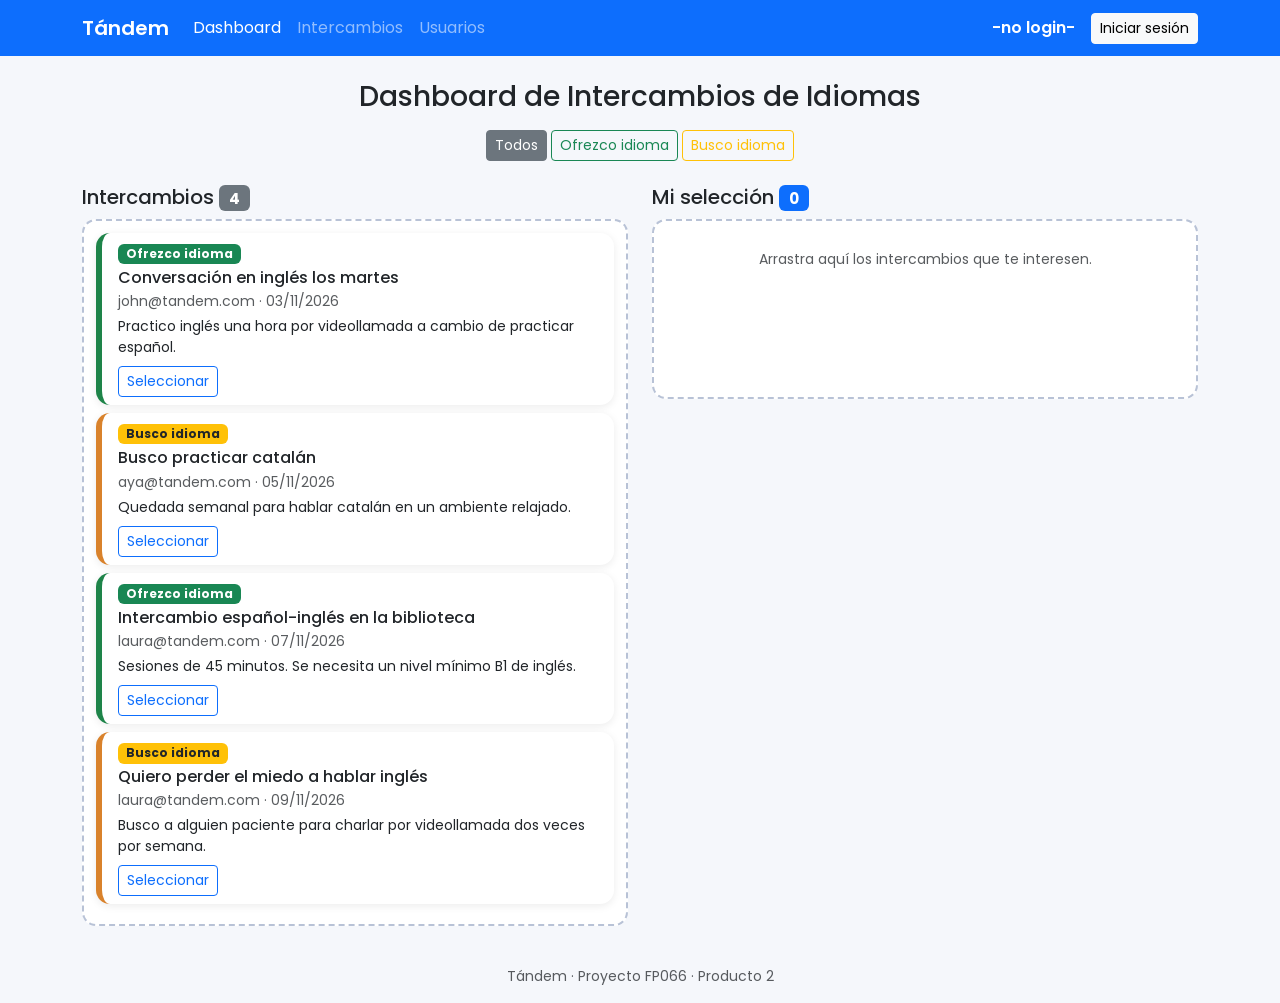
==== src/pages/index.html @ 8327f988 "Añade Dashboard con drag and drop e IndexedDB" ====
<!DOCTYPE html>
<html lang="es">
<head>
  <meta charset="UTF-8">
  <meta name="viewport" content="width=device-width, initial-scale=1">
  <title>Tándem – Dashboard</title>
  <link rel="stylesheet"
        href="https://cdn.jsdelivr.net/npm/bootstrap@5.3.3/dist/css/bootstrap.min.css">
  <link rel="preconnect" href="https://fonts.googleapis.com">
  <link rel="stylesheet"
        href="https://fonts.googleapis.com/css2?family=Poppins:wght@400;600&display=swap">
  <link rel="stylesheet" href="../css/styles.css">
</head>
<body>
  <nav class="navbar navbar-expand-lg navbar-dark bg-primary">
    <div class="container">
      <a class="navbar-brand fw-semibold" href="index.html">Tándem</a>
      <button class="navbar-toggler" type="button" data-bs-toggle="collapse"
              data-bs-target="#menu" aria-controls="menu" aria-label="Abrir menú">
        <span class="navbar-toggler-icon"></span>
      </button>
      <div class="collapse navbar-collapse" id="menu">
        <ul class="navbar-nav me-auto">
          <li class="nav-item"><a class="nav-link active" href="index.html">Dashboard</a></li>
          <li class="nav-item"><a class="nav-link" href="exchanges.html">Intercambios</a></li>
          <li class="nav-item"><a class="nav-link" href="users.html">Usuarios</a></li>
        </ul>
        <span class="navbar-text me-3" id="usuarioActivo">-no login-</span>
        <a class="btn btn-light btn-sm" href="login.html">Iniciar sesión</a>
      </div>
    </div>
  </nav>
  <main class="container py-4">
    <h1 class="h3 text-center mb-3">Dashboard de Intercambios de Idiomas</h1>
    <div id="aviso-dashboard" role="status"></div>
    <div class="text-center mb-4" role="group" aria-label="Filtrar por tipo">
      <button type="button" class="btn btn-outline-secondary btn-sm active" data-filtro="todos">Todos</button>
      <button type="button" class="btn btn-outline-success btn-sm" data-filtro="Ofrezco idioma">Ofrezco idioma</button>
      <button type="button" class="btn btn-outline-warning btn-sm" data-filtro="Busco idioma">Busco idioma</button>
    </div>
    <div class="row g-4">
      <section class="col-12 col-lg-6" aria-labelledby="t-origen">
        <h2 id="t-origen" class="h5">Intercambios <span class="badge text-bg-secondary" id="contador-origen">0</span></h2>
        <div id="zona-origen" class="zona-soltar" aria-label="Intercambios disponibles"></div>
      </section>
      <section class="col-12 col-lg-6" aria-labelledby="t-seleccion">
        <h2 id="t-seleccion" class="h5">Mi selección <span class="badge text-bg-primary" id="contador-seleccion">0</span></h2>
        <div id="zona-seleccion" class="zona-soltar" aria-label="Intercambios seleccionados"></div>
      </section>
    </div>
  </main>
  <footer class="text-center text-muted py-3 small">
    Tándem · Proyecto FP066 · Producto 2
  </footer>
  <script src="https://code.jquery.com/jquery-3.7.1.min.js"></script>
  <script
    src="https://cdn.jsdelivr.net/npm/bootstrap@5.3.3/dist/js/bootstrap.bundle.min.js">
  </script>
  <script type="module" src="../js/int_1_dashboard.js"></script>
</body>
</html>
---- src/css/styles.css ----
/* css/styles.css */
:root {
  --color-oferta: #1e8449;
  --color-peticion: #d9822b;
  --radio: 14px;
}
body {
  font-family: "Poppins", system-ui, sans-serif;
  background: #f5f7fb;
}
.tarjeta-intercambio {
  border: 0;
  border-left: 6px solid var(--color-oferta);
  border-radius: var(--radio);
  box-shadow: 0 2px 8px rgba(0, 0, 0, 0.08);
  transition: transform 0.25s ease, box-shadow 0.25s ease;
  animation: aparecer 0.5s ease both;
}
.tarjeta-intercambio.peticion {
  border-left-color: var(--color-peticion);
}
.tarjeta-intercambio:hover {
  transform: translateY(-6px);
  box-shadow: 0 10px 22px rgba(0, 0, 0, 0.15);
}
@keyframes aparecer {
  from { opacity: 0; transform: translateY(14px); }
  to   { opacity: 1; transform: translateY(0); }
}
/* El nombre del usuario activo en la barra azul: blanco y en negrita para que se lea bien */
#usuarioActivo {
  color: #ffffff;
  font-weight: 600;
}
.btn { transition: transform 0.15s ease; }
.btn:active { transform: scale(0.96); }

/* Fila o tarjeta recién creada: entra con una animación suave */
.fila-nueva { animation: aparecer 0.5s ease both; }

/* Tabla de intercambios: barra de color a la izquierda (verde = oferta, naranja = petición) */
.tabla-intercambios tr.fila-oferta td:first-child { border-left: 6px solid var(--color-oferta); }
.tabla-intercambios tr.fila-peticion td:first-child { border-left: 6px solid var(--color-peticion); }

/* Dashboard: zonas donde se sueltan las tarjetas */
.zona-soltar {
  min-height: 180px;
  padding: 0.75rem;
  border: 2px dashed #b8c2d6;
  border-radius: var(--radio);
  background: #ffffff;
  transition: background 0.2s ease, border-color 0.2s ease;
}
.zona-soltar.zona-activa { background: #e8f1ff; border-color: #0d6efd; }
.tarjeta-intercambio[draggable="true"] { cursor: grab; }
.tarjeta-intercambio.arrastrando { opacity: 0.45; }

/* Gráfico de intercambios */
.grafico-caja { width: 100%; }
.grafico-caja canvas { display: block; max-width: 100%; }

@media (prefers-reduced-motion: reduce) {
  * { animation: none !important; transition: none !important; }
}
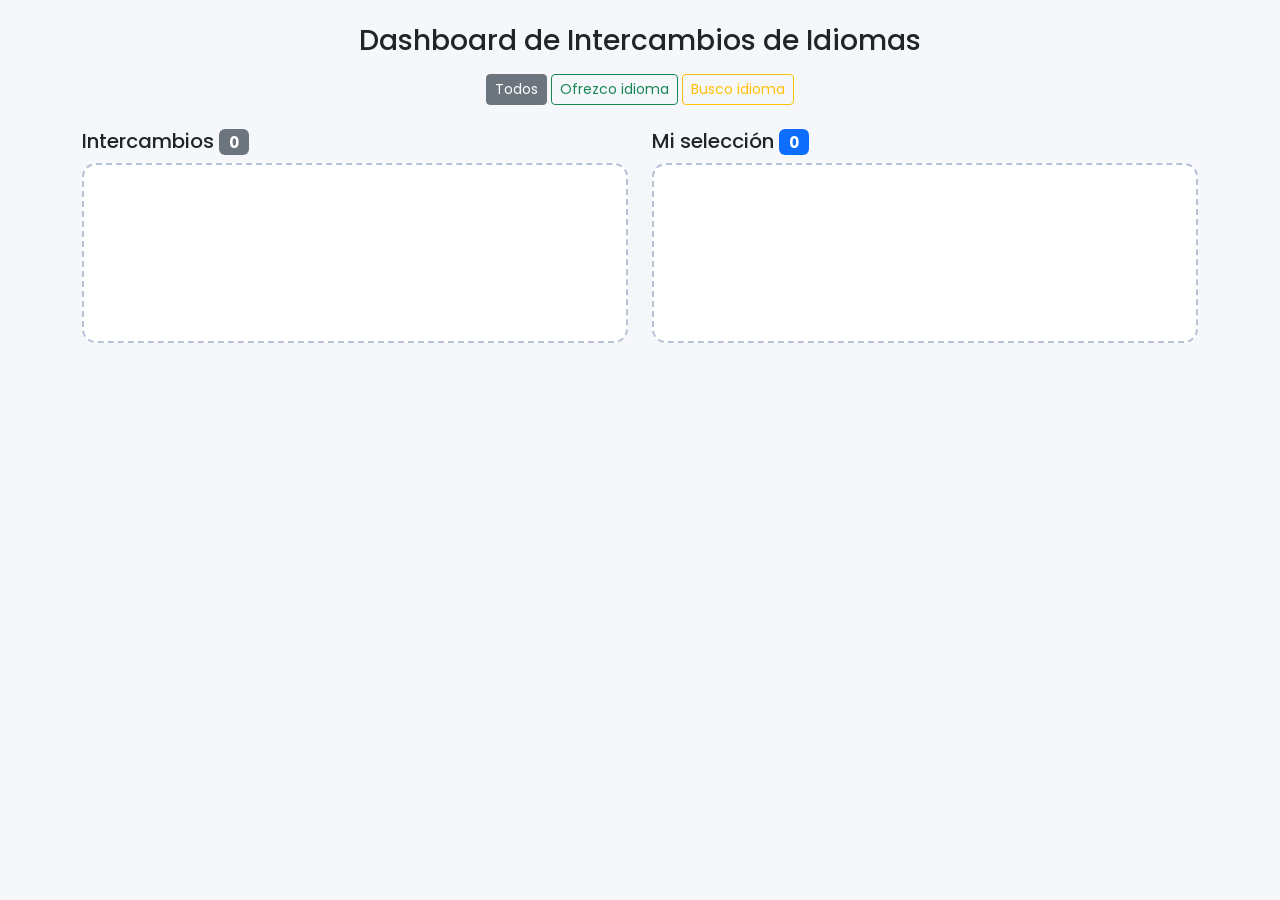
==== commit d384135c: "Reemplazar navegación estática por cabecera y pie comunes generados por layout.js" ====
--- a/src/pages/index.html
+++ b/src/pages/index.html
@@ -11,25 +11,11 @@
         href="https://fonts.googleapis.com/css2?family=Poppins:wght@400;600&display=swap">
   <link rel="stylesheet" href="../css/styles.css">
 </head>
-<body>
-  <nav class="navbar navbar-expand-lg navbar-dark bg-primary">
-    <div class="container">
-      <a class="navbar-brand fw-semibold" href="index.html">Tándem</a>
-      <button class="navbar-toggler" type="button" data-bs-toggle="collapse"
-              data-bs-target="#menu" aria-controls="menu" aria-label="Abrir menú">
-        <span class="navbar-toggler-icon"></span>
-      </button>
-      <div class="collapse navbar-collapse" id="menu">
-        <ul class="navbar-nav me-auto">
-          <li class="nav-item"><a class="nav-link active" href="index.html">Dashboard</a></li>
-          <li class="nav-item"><a class="nav-link" href="exchanges.html">Intercambios</a></li>
-          <li class="nav-item"><a class="nav-link" href="users.html">Usuarios</a></li>
-        </ul>
-        <span class="navbar-text me-3" id="usuarioActivo">-no login-</span>
-        <a class="btn btn-light btn-sm" href="login.html">Iniciar sesión</a>
-      </div>
-    </div>
-  </nav>
+<body data-pagina="dashboard">
+  
+  <!-- Cabecera común: la genera js/componentes/layout.js -->
+  <header id="layout-header"></header>
+  
   <main class="container py-4">
     <h1 class="h3 text-center mb-3">Dashboard de Intercambios de Idiomas</h1>
     <div id="aviso-dashboard" role="status"></div>
@@ -49,13 +35,15 @@
       </section>
     </div>
   </main>
-  <footer class="text-center text-muted py-3 small">
-    Tándem · Proyecto FP066 · Producto 2
-  </footer>
+ 
+  <!-- Pie común: lo genera js/componentes/layout.js-->
+   <footer id="layout-footer"></footer>
+
   <script src="https://code.jquery.com/jquery-3.7.1.min.js"></script>
   <script
     src="https://cdn.jsdelivr.net/npm/bootstrap@5.3.3/dist/js/bootstrap.bundle.min.js">
   </script>
-  <script type="module" src="../js/int_1_dashboard.js"></script>
+  <script type="module" src="../js/almacenaje/intercambios.js"></script>
+  <script type="module" src="../js/almacenaje.js"></script>
 </body>
 </html>
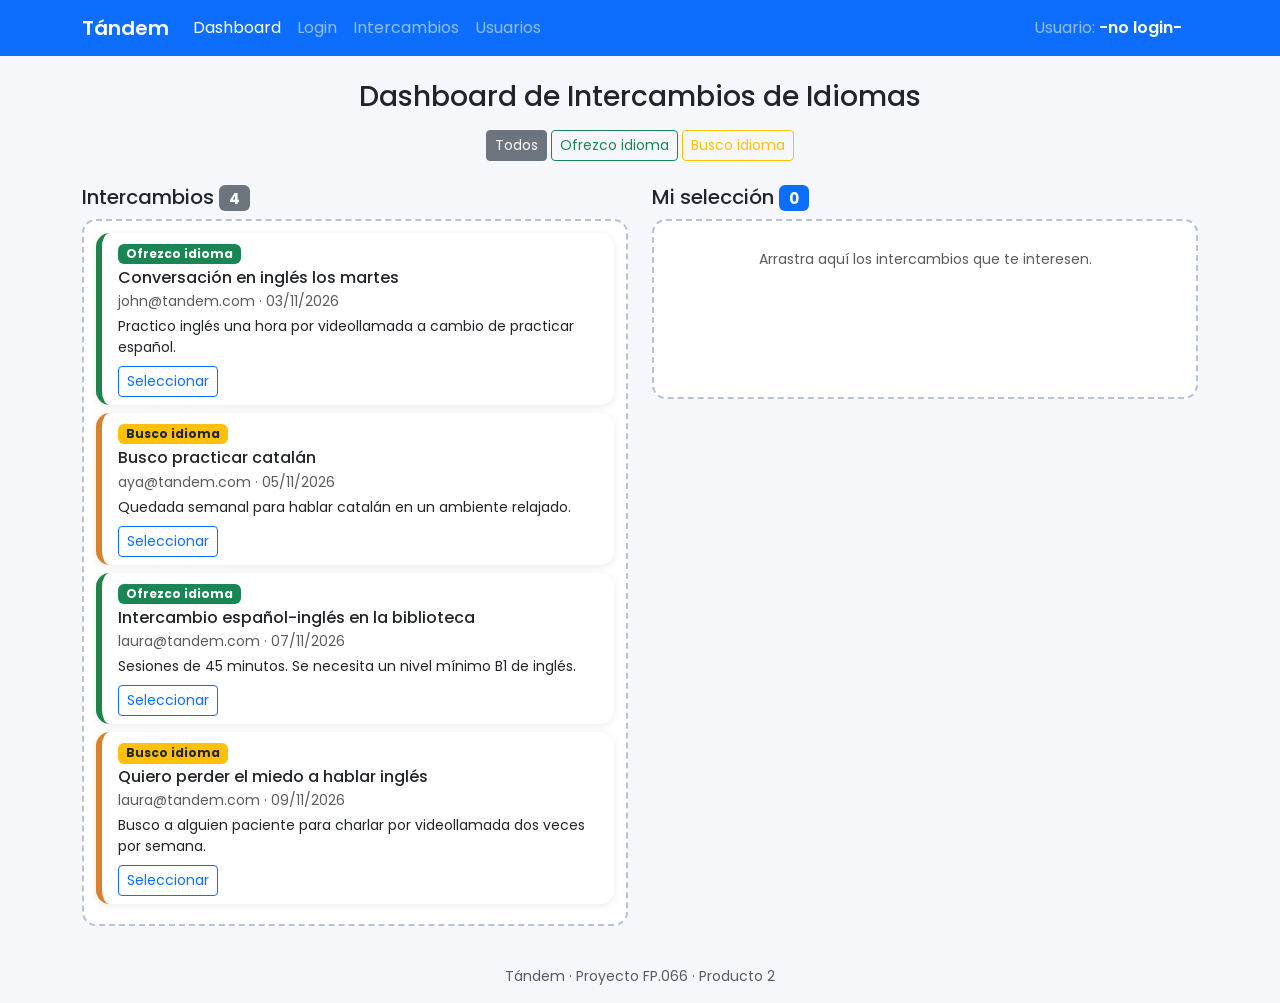
==== commit 8b483f41: "Ajustar el formato del HTML en `index.html` para mejorar la legibilidad del código" ====
--- a/src/pages/index.html
+++ b/src/pages/index.html
@@ -1,21 +1,21 @@
 <!DOCTYPE html>
 <html lang="es">
+
 <head>
   <meta charset="UTF-8">
   <meta name="viewport" content="width=device-width, initial-scale=1">
   <title>Tándem – Dashboard</title>
-  <link rel="stylesheet"
-        href="https://cdn.jsdelivr.net/npm/bootstrap@5.3.3/dist/css/bootstrap.min.css">
+  <link rel="stylesheet" href="https://cdn.jsdelivr.net/npm/bootstrap@5.3.3/dist/css/bootstrap.min.css">
   <link rel="preconnect" href="https://fonts.googleapis.com">
-  <link rel="stylesheet"
-        href="https://fonts.googleapis.com/css2?family=Poppins:wght@400;600&display=swap">
+  <link rel="stylesheet" href="https://fonts.googleapis.com/css2?family=Poppins:wght@400;600&display=swap">
   <link rel="stylesheet" href="../css/styles.css">
 </head>
+
 <body data-pagina="dashboard">
-  
+
   <!-- Cabecera común: la genera js/componentes/layout.js -->
   <header id="layout-header"></header>
-  
+
   <main class="container py-4">
     <h1 class="h3 text-center mb-3">Dashboard de Intercambios de Idiomas</h1>
     <div id="aviso-dashboard" role="status"></div>
@@ -26,24 +26,25 @@
     </div>
     <div class="row g-4">
       <section class="col-12 col-lg-6" aria-labelledby="t-origen">
-        <h2 id="t-origen" class="h5">Intercambios <span class="badge text-bg-secondary" id="contador-origen">0</span></h2>
+        <h2 id="t-origen" class="h5">Intercambios <span class="badge text-bg-secondary" id="contador-origen">0</span>
+        </h2>
         <div id="zona-origen" class="zona-soltar" aria-label="Intercambios disponibles"></div>
       </section>
       <section class="col-12 col-lg-6" aria-labelledby="t-seleccion">
-        <h2 id="t-seleccion" class="h5">Mi selección <span class="badge text-bg-primary" id="contador-seleccion">0</span></h2>
+        <h2 id="t-seleccion" class="h5">Mi selección <span class="badge text-bg-primary"
+            id="contador-seleccion">0</span></h2>
         <div id="zona-seleccion" class="zona-soltar" aria-label="Intercambios seleccionados"></div>
       </section>
     </div>
   </main>
- 
+
   <!-- Pie común: lo genera js/componentes/layout.js-->
-   <footer id="layout-footer"></footer>
+  <footer id="layout-footer"></footer>
 
   <script src="https://code.jquery.com/jquery-3.7.1.min.js"></script>
-  <script
-    src="https://cdn.jsdelivr.net/npm/bootstrap@5.3.3/dist/js/bootstrap.bundle.min.js">
+  <script src="https://cdn.jsdelivr.net/npm/bootstrap@5.3.3/dist/js/bootstrap.bundle.min.js">
   </script>
-  <script type="module" src="../js/almacenaje/intercambios.js"></script>
-  <script type="module" src="../js/almacenaje.js"></script>
+  <script type="module" src="../js/int_1_dashboard.js"></script>
 </body>
-</html>
+
+</html>
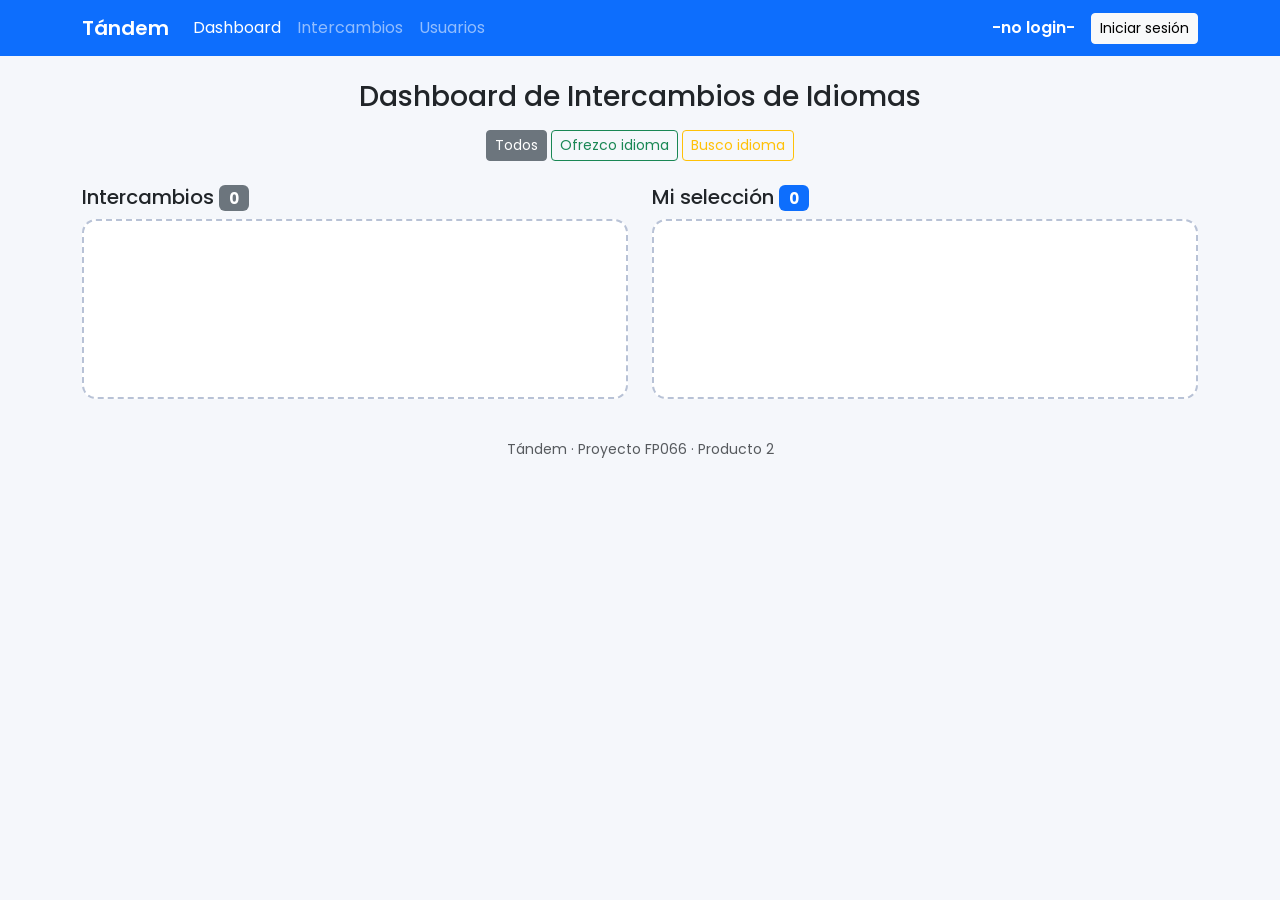
==== commit 553bc3df: "Merge pull request #5 from FedericoTito21/feature/intercambios Añadir funcionalidad de intercambios " ====
--- a/src/pages/index.html
+++ b/src/pages/index.html
@@ -1,21 +1,35 @@
 <!DOCTYPE html>
 <html lang="es">
-
 <head>
   <meta charset="UTF-8">
   <meta name="viewport" content="width=device-width, initial-scale=1">
   <title>Tándem – Dashboard</title>
-  <link rel="stylesheet" href="https://cdn.jsdelivr.net/npm/bootstrap@5.3.3/dist/css/bootstrap.min.css">
+  <link rel="stylesheet"
+        href="https://cdn.jsdelivr.net/npm/bootstrap@5.3.3/dist/css/bootstrap.min.css">
   <link rel="preconnect" href="https://fonts.googleapis.com">
-  <link rel="stylesheet" href="https://fonts.googleapis.com/css2?family=Poppins:wght@400;600&display=swap">
+  <link rel="stylesheet"
+        href="https://fonts.googleapis.com/css2?family=Poppins:wght@400;600&display=swap">
   <link rel="stylesheet" href="../css/styles.css">
 </head>
-
-<body data-pagina="dashboard">
-
-  <!-- Cabecera común: la genera js/componentes/layout.js -->
-  <header id="layout-header"></header>
-
+<body>
+  <nav class="navbar navbar-expand-lg navbar-dark bg-primary">
+    <div class="container">
+      <a class="navbar-brand fw-semibold" href="index.html">Tándem</a>
+      <button class="navbar-toggler" type="button" data-bs-toggle="collapse"
+              data-bs-target="#menu" aria-controls="menu" aria-label="Abrir menú">
+        <span class="navbar-toggler-icon"></span>
+      </button>
+      <div class="collapse navbar-collapse" id="menu">
+        <ul class="navbar-nav me-auto">
+          <li class="nav-item"><a class="nav-link active" href="index.html">Dashboard</a></li>
+          <li class="nav-item"><a class="nav-link" href="exchanges.html">Intercambios</a></li>
+          <li class="nav-item"><a class="nav-link" href="users.html">Usuarios</a></li>
+        </ul>
+        <span class="navbar-text me-3" id="usuarioActivo">-no login-</span>
+        <a class="btn btn-light btn-sm" href="login.html">Iniciar sesión</a>
+      </div>
+    </div>
+  </nav>
   <main class="container py-4">
     <h1 class="h3 text-center mb-3">Dashboard de Intercambios de Idiomas</h1>
     <div id="aviso-dashboard" role="status"></div>
@@ -26,25 +40,22 @@
     </div>
     <div class="row g-4">
       <section class="col-12 col-lg-6" aria-labelledby="t-origen">
-        <h2 id="t-origen" class="h5">Intercambios <span class="badge text-bg-secondary" id="contador-origen">0</span>
-        </h2>
+        <h2 id="t-origen" class="h5">Intercambios <span class="badge text-bg-secondary" id="contador-origen">0</span></h2>
         <div id="zona-origen" class="zona-soltar" aria-label="Intercambios disponibles"></div>
       </section>
       <section class="col-12 col-lg-6" aria-labelledby="t-seleccion">
-        <h2 id="t-seleccion" class="h5">Mi selección <span class="badge text-bg-primary"
-            id="contador-seleccion">0</span></h2>
+        <h2 id="t-seleccion" class="h5">Mi selección <span class="badge text-bg-primary" id="contador-seleccion">0</span></h2>
         <div id="zona-seleccion" class="zona-soltar" aria-label="Intercambios seleccionados"></div>
       </section>
     </div>
   </main>
-
-  <!-- Pie común: lo genera js/componentes/layout.js-->
-  <footer id="layout-footer"></footer>
-
+  <footer class="text-center text-muted py-3 small">
+    Tándem · Proyecto FP066 · Producto 2
+  </footer>
   <script src="https://code.jquery.com/jquery-3.7.1.min.js"></script>
-  <script src="https://cdn.jsdelivr.net/npm/bootstrap@5.3.3/dist/js/bootstrap.bundle.min.js">
+  <script
+    src="https://cdn.jsdelivr.net/npm/bootstrap@5.3.3/dist/js/bootstrap.bundle.min.js">
   </script>
   <script type="module" src="../js/int_1_dashboard.js"></script>
 </body>
-
-</html>+</html>
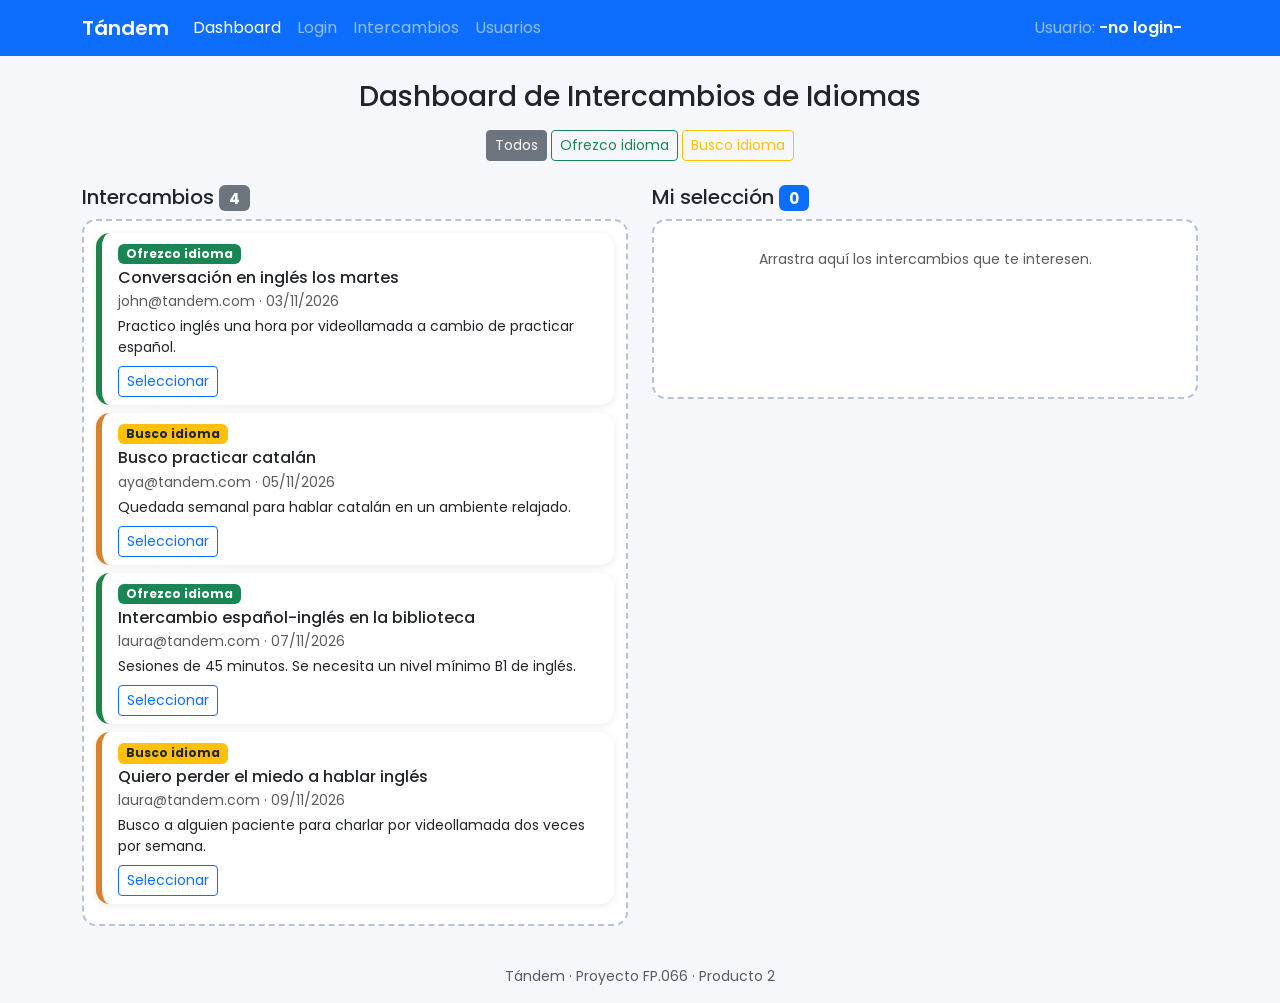
==== commit e473ea84: "Merge pull request #6 from FedericoTito21/feature/estructura-modular refactor: estructura modular (a" ====
--- a/src/pages/index.html
+++ b/src/pages/index.html
@@ -1,35 +1,21 @@
 <!DOCTYPE html>
 <html lang="es">
+
 <head>
   <meta charset="UTF-8">
   <meta name="viewport" content="width=device-width, initial-scale=1">
   <title>Tándem – Dashboard</title>
-  <link rel="stylesheet"
-        href="https://cdn.jsdelivr.net/npm/bootstrap@5.3.3/dist/css/bootstrap.min.css">
+  <link rel="stylesheet" href="https://cdn.jsdelivr.net/npm/bootstrap@5.3.3/dist/css/bootstrap.min.css">
   <link rel="preconnect" href="https://fonts.googleapis.com">
-  <link rel="stylesheet"
-        href="https://fonts.googleapis.com/css2?family=Poppins:wght@400;600&display=swap">
+  <link rel="stylesheet" href="https://fonts.googleapis.com/css2?family=Poppins:wght@400;600&display=swap">
   <link rel="stylesheet" href="../css/styles.css">
 </head>
-<body>
-  <nav class="navbar navbar-expand-lg navbar-dark bg-primary">
-    <div class="container">
-      <a class="navbar-brand fw-semibold" href="index.html">Tándem</a>
-      <button class="navbar-toggler" type="button" data-bs-toggle="collapse"
-              data-bs-target="#menu" aria-controls="menu" aria-label="Abrir menú">
-        <span class="navbar-toggler-icon"></span>
-      </button>
-      <div class="collapse navbar-collapse" id="menu">
-        <ul class="navbar-nav me-auto">
-          <li class="nav-item"><a class="nav-link active" href="index.html">Dashboard</a></li>
-          <li class="nav-item"><a class="nav-link" href="exchanges.html">Intercambios</a></li>
-          <li class="nav-item"><a class="nav-link" href="users.html">Usuarios</a></li>
-        </ul>
-        <span class="navbar-text me-3" id="usuarioActivo">-no login-</span>
-        <a class="btn btn-light btn-sm" href="login.html">Iniciar sesión</a>
-      </div>
-    </div>
-  </nav>
+
+<body data-pagina="dashboard">
+
+  <!-- Cabecera común: la genera js/componentes/layout.js -->
+  <header id="layout-header"></header>
+
   <main class="container py-4">
     <h1 class="h3 text-center mb-3">Dashboard de Intercambios de Idiomas</h1>
     <div id="aviso-dashboard" role="status"></div>
@@ -40,22 +26,25 @@
     </div>
     <div class="row g-4">
       <section class="col-12 col-lg-6" aria-labelledby="t-origen">
-        <h2 id="t-origen" class="h5">Intercambios <span class="badge text-bg-secondary" id="contador-origen">0</span></h2>
+        <h2 id="t-origen" class="h5">Intercambios <span class="badge text-bg-secondary" id="contador-origen">0</span>
+        </h2>
         <div id="zona-origen" class="zona-soltar" aria-label="Intercambios disponibles"></div>
       </section>
       <section class="col-12 col-lg-6" aria-labelledby="t-seleccion">
-        <h2 id="t-seleccion" class="h5">Mi selección <span class="badge text-bg-primary" id="contador-seleccion">0</span></h2>
+        <h2 id="t-seleccion" class="h5">Mi selección <span class="badge text-bg-primary"
+            id="contador-seleccion">0</span></h2>
         <div id="zona-seleccion" class="zona-soltar" aria-label="Intercambios seleccionados"></div>
       </section>
     </div>
   </main>
-  <footer class="text-center text-muted py-3 small">
-    Tándem · Proyecto FP066 · Producto 2
-  </footer>
+
+  <!-- Pie común: lo genera js/componentes/layout.js-->
+  <footer id="layout-footer"></footer>
+
   <script src="https://code.jquery.com/jquery-3.7.1.min.js"></script>
-  <script
-    src="https://cdn.jsdelivr.net/npm/bootstrap@5.3.3/dist/js/bootstrap.bundle.min.js">
+  <script src="https://cdn.jsdelivr.net/npm/bootstrap@5.3.3/dist/js/bootstrap.bundle.min.js">
   </script>
   <script type="module" src="../js/int_1_dashboard.js"></script>
 </body>
-</html>
+
+</html>
